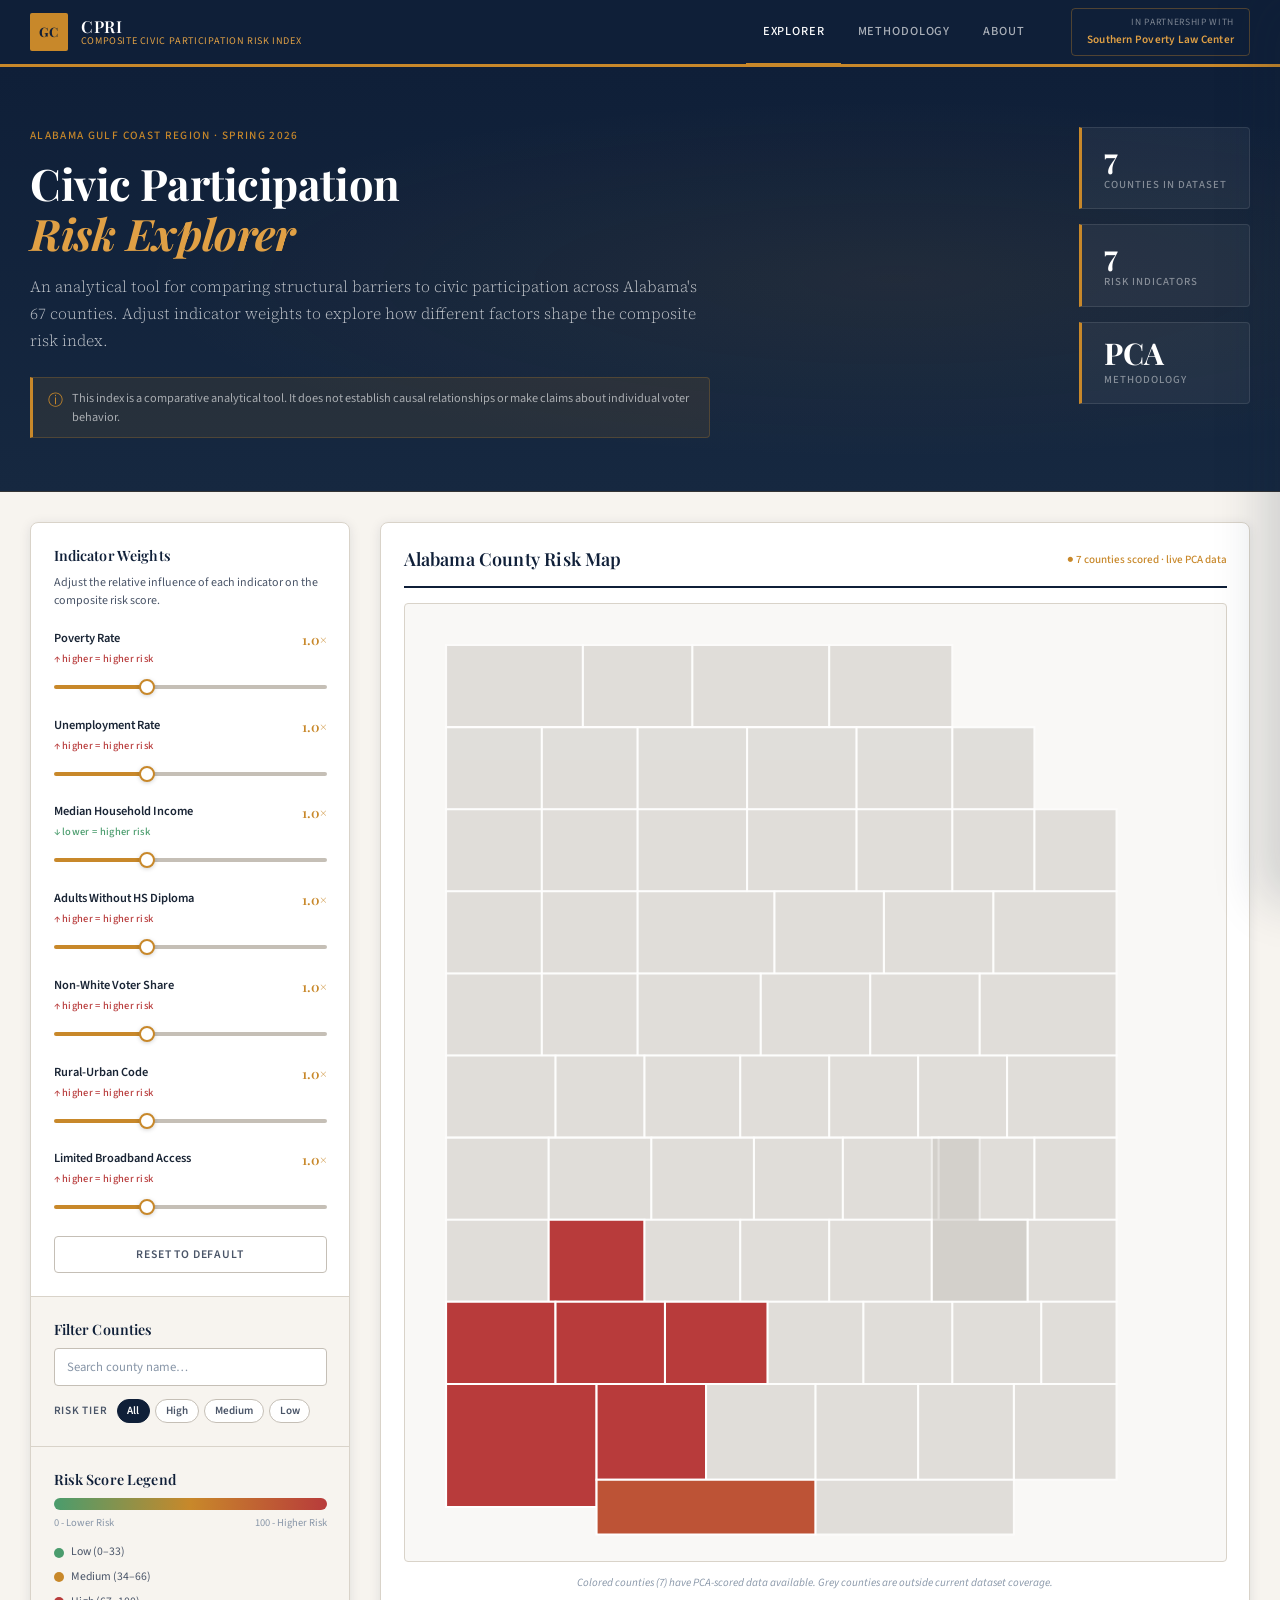
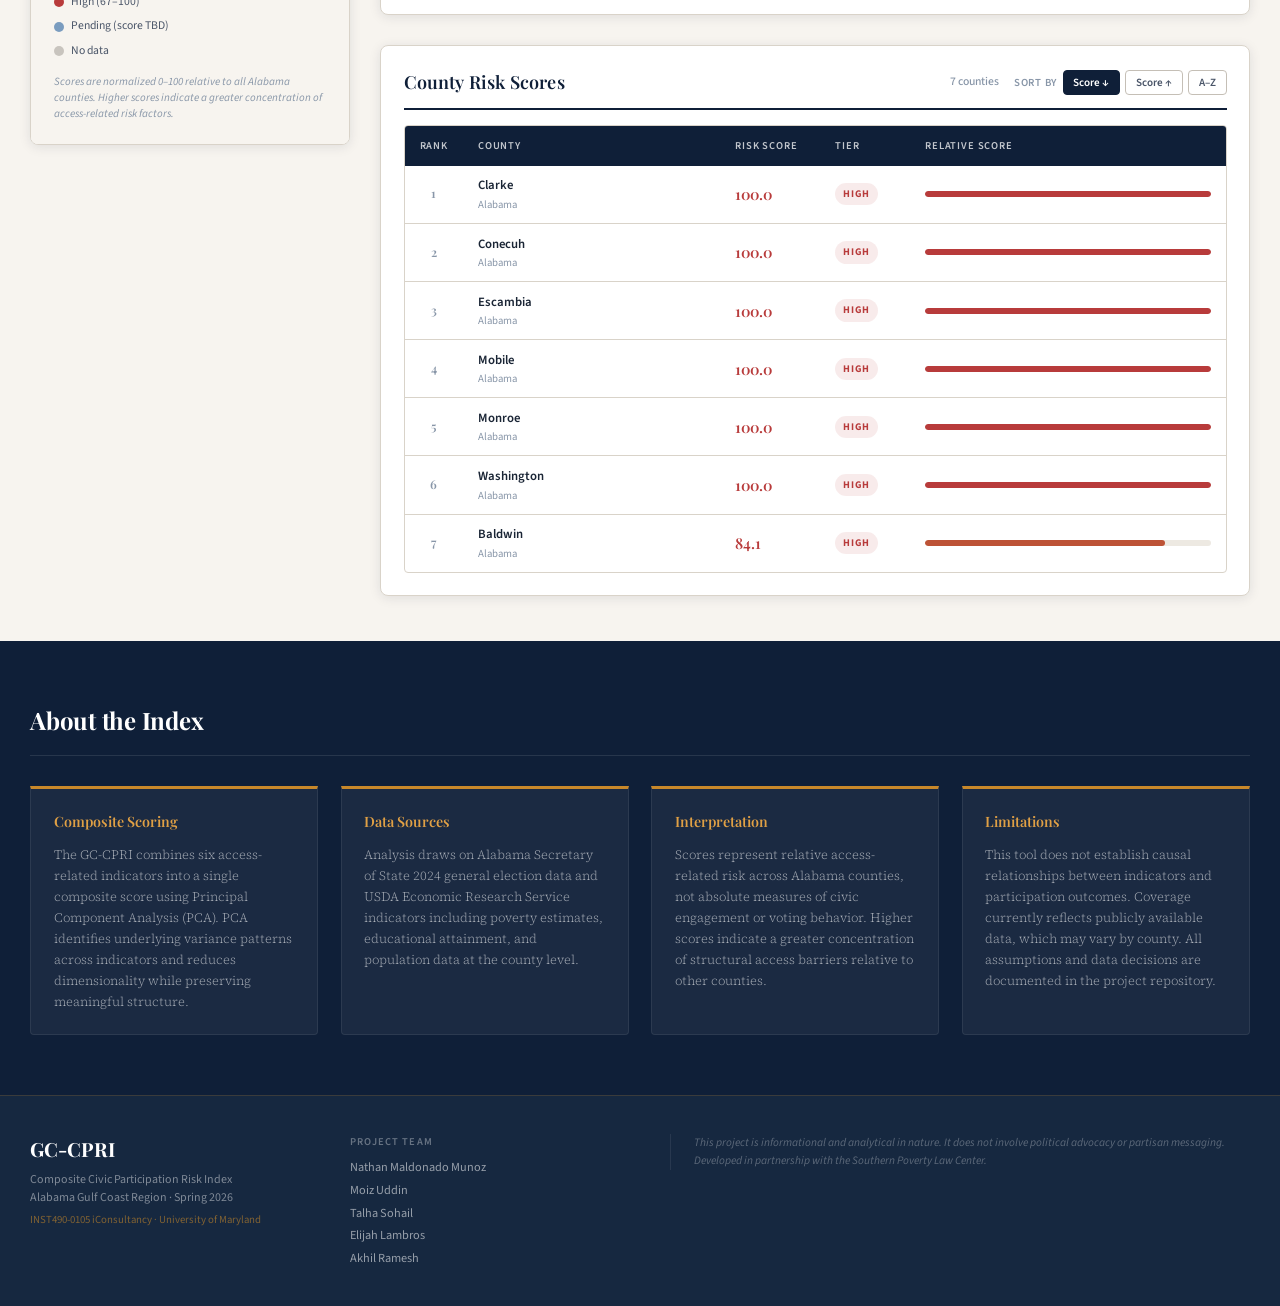
==== docs/index.html @ 674feb75 "Updated folder names" ====
<!-- CREATED BY MOIZ UDDIN -->
<!-- github.com/ziowm -->

<!DOCTYPE html>
<html lang="en">
<head>
  <meta charset="UTF-8" />
  <meta name="viewport" content="width=device-width, initial-scale=1.0" />
  <title>GC-CPRI: Composite Civic Participation Risk Index</title>
  <link rel="preconnect" href="https://fonts.googleapis.com" />
  <link rel="preconnect" href="https://fonts.gstatic.com" crossorigin />
  <link href="https://fonts.googleapis.com/css2?family=Playfair+Display:wght@400;600;700&family=Source+Sans+3:wght@300;400;500;600&family=Source+Serif+4:ital,wght@0,300;0,400;1,300&display=swap" rel="stylesheet" />
  <link rel="stylesheet" href="style.css" />
</head>
<body>

  <!-- HEADER -->
  <header class="site-header">
    <div class="header-inner">
      <div class="header-brand">
        <div class="brand-mark">GC</div>
        <div class="brand-text">
          <span class="brand-title">CPRI</span>
          <span class="brand-sub">Composite Civic Participation Risk Index</span>
        </div>
      </div>
      <nav class="header-nav">
        <a href="#explorer" class="nav-link active">Explorer</a>
        <a href="#methodology" class="nav-link">Methodology</a>
        <a href="#about" class="nav-link">About</a>
      </nav>
      <div class="header-badge">
        <span>In partnership with</span>
        <strong>Southern Poverty Law Center</strong>
      </div>
    </div>
  </header>

  <!-- HERO -->
  <section class="hero">
    <div class="hero-inner">
      <div class="hero-text">
        <p class="hero-eyebrow">Alabama Gulf Coast Region · Spring 2026</p>
        <h1 class="hero-title">Civic Participation<br/><em>Risk Explorer</em></h1>
        <p class="hero-desc">An analytical tool for comparing structural barriers to civic participation across Alabama's 67 counties. Adjust indicator weights to explore how different factors shape the composite risk index.</p>
        <div class="hero-disclaimer">
          <span class="disclaimer-icon">&#9432;</span>
          This index is a comparative analytical tool. It does not establish causal relationships or make claims about individual voter behavior.
        </div>
      </div>
      <div class="hero-stats">
        <div class="stat-card">
          <span class="stat-num">24</span>
          <span class="stat-label">Counties in Dataset</span>
        </div>
        <div class="stat-card">
          <span class="stat-num">5</span>
          <span class="stat-label">Risk Indicators</span>
        </div>
        <div class="stat-card">
          <span class="stat-num">PCA</span>
          <span class="stat-label">Methodology</span>
        </div>
      </div>
    </div>
  </section>

  <!-- MAIN EXPLORER -->
  <main class="explorer" id="explorer">

    <!-- CONTROLS PANEL -->
    <aside class="controls-panel">
      <div class="panel-section">
        <h2 class="panel-heading">Indicator Weights</h2>
        <p class="panel-desc">Adjust the relative influence of each indicator on the composite risk score.</p>

        <div class="sliders-list" id="sliders-list">
          <!-- Populated by JS from indicators in gc_cpri_scores_for_app.json -->
        </div>

        <button class="reset-btn" id="reset-weights">Reset to Default</button>
      </div>

      <div class="panel-section panel-section--filter">
        <h2 class="panel-heading">Filter Counties</h2>
        <input type="text" class="search-input" id="county-search" placeholder="Search county name…" />
        <div class="risk-filter">
          <span class="filter-label">Risk tier</span>
          <div class="filter-chips">
            <button class="chip active" data-tier="all">All</button>
            <button class="chip" data-tier="high">High</button>
            <button class="chip" data-tier="medium">Medium</button>
            <button class="chip" data-tier="low">Low</button>
          </div>
        </div>
      </div>

      <div class="panel-section panel-section--legend">
        <h2 class="panel-heading">Risk Score Legend</h2>
        <div class="legend-bar">
          <div class="legend-gradient"></div>
          <div class="legend-labels">
            <span>0 - Lower Risk</span>
            <span>100 - Higher Risk</span>
          </div>
        </div>
        <div class="legend-tiers">
          <div class="legend-tier"><span class="tier-dot tier-low"></span>Low (0–33)</div>
          <div class="legend-tier"><span class="tier-dot tier-medium"></span>Medium (34–66)</div>
          <div class="legend-tier"><span class="tier-dot tier-high"></span>High (67–100)</div>
          <div class="legend-tier"><span class="tier-dot tier-pending"></span>Pending (score TBD)</div>
          <div class="legend-tier"><span class="tier-dot tier-no-data"></span>No data</div>
        </div>
        <p class="legend-note">Scores are normalized 0–100 relative to all Alabama counties. Higher scores indicate a greater concentration of access-related risk factors.</p>
      </div>
    </aside>

    <!-- MAP + TABLE -->
    <div class="data-view">

      <!-- MAP -->
      <section class="map-section">
        <div class="section-header">
          <h2 class="section-title">Alabama County Risk Map</h2>
          <div class="map-controls">
            <span class="data-note">&#9679; Placeholder data - PCA scores pending</span>
          </div>
        </div>
        <div class="map-container">
          <div class="map-tooltip" id="map-tooltip"></div>
          <svg id="alabama-map" viewBox="0 0 600 700" xmlns="http://www.w3.org/2000/svg">
            <!-- Alabama counties SVG paths - simplified representative shapes -->
            <!-- Each path has data-county and data-score attributes -->
            <!-- Scores are placeholder values 0-100 -->

            <!-- Row 1: Northernmost counties (L to R) -->
            <path class="county" data-county="Lauderdale" data-score="42" d="M30,30 L130,30 L130,90 L30,90 Z"/>
            <path class="county" data-county="Limestone" data-score="28" d="M130,30 L210,30 L210,90 L130,90 Z"/>
            <path class="county" data-county="Madison" data-score="18" d="M210,30 L310,30 L310,90 L210,90 Z"/>
            <path class="county" data-county="Jackson" data-score="55" d="M310,30 L400,30 L400,90 L310,90 Z"/>

            <!-- Row 2 -->
            <path class="county" data-county="Colbert" data-score="38" d="M30,90 L100,90 L100,150 L30,150 Z"/>
            <path class="county" data-county="Lawrence" data-score="61" d="M100,90 L170,90 L170,150 L100,150 Z"/>
            <path class="county" data-county="Morgan" data-score="33" d="M170,90 L250,90 L250,150 L170,150 Z"/>
            <path class="county" data-county="Marshall" data-score="47" d="M250,90 L330,90 L330,150 L250,150 Z"/>
            <path class="county" data-county="DeKalb" data-score="52" d="M330,90 L400,90 L400,150 L330,150 Z"/>
            <path class="county" data-county="Cherokee" data-score="44" d="M400,90 L460,90 L460,150 L400,150 Z"/>

            <!-- Row 3 -->
            <path class="county" data-county="Franklin" data-score="67" d="M30,150 L100,150 L100,210 L30,210 Z"/>
            <path class="county" data-county="Winston" data-score="72" d="M100,150 L170,150 L170,210 L100,210 Z"/>
            <path class="county" data-county="Cullman" data-score="39" d="M170,150 L250,150 L250,210 L170,210 Z"/>
            <path class="county" data-county="Blount" data-score="43" d="M250,150 L330,150 L330,210 L250,210 Z"/>
            <path class="county" data-county="Etowah" data-score="48" d="M330,150 L400,150 L400,210 L330,210 Z"/>
            <path class="county" data-county="Calhoun" data-score="41" d="M400,150 L460,150 L460,210 L400,210 Z"/>
            <path class="county" data-county="Cleburne" data-score="58" d="M460,150 L520,150 L520,210 L460,210 Z"/>

            <!-- Row 4 -->
            <path class="county" data-county="Marion" data-score="69" d="M30,210 L100,210 L100,270 L30,270 Z"/>
            <path class="county" data-county="Walker" data-score="54" d="M100,210 L170,210 L170,270 L100,270 Z"/>
            <path class="county" data-county="Jefferson" data-score="22" d="M170,210 L270,210 L270,270 L170,270 Z"/>
            <path class="county" data-county="St. Clair" data-score="35" d="M270,210 L350,210 L350,270 L270,270 Z"/>
            <path class="county" data-county="Talladega" data-score="49" d="M350,210 L430,210 L430,270 L350,270 Z"/>
            <path class="county" data-county="Randolph" data-score="63" d="M430,210 L520,210 L520,270 L430,270 Z"/>

            <!-- Row 5 -->
            <path class="county" data-county="Lamar" data-score="74" d="M30,270 L100,270 L100,330 L30,330 Z"/>
            <path class="county" data-county="Fayette" data-score="66" d="M100,270 L170,270 L170,330 L100,330 Z"/>
            <path class="county" data-county="Tuscaloosa" data-score="31" d="M170,270 L260,270 L260,330 L170,330 Z"/>
            <path class="county" data-county="Shelby" data-score="12" d="M260,270 L340,270 L340,330 L260,330 Z"/>
            <path class="county" data-county="Tallapoosa" data-score="57" d="M340,270 L420,270 L420,330 L340,330 Z"/>
            <path class="county" data-county="Chambers" data-score="65" d="M420,270 L520,270 L520,330 L420,330 Z"/>

            <!-- Row 6 -->
            <path class="county" data-county="Pickens" data-score="78" d="M30,330 L110,330 L110,390 L30,390 Z"/>
            <path class="county" data-county="Greene" data-score="88" d="M110,330 L175,330 L175,390 L110,390 Z"/>
            <path class="county" data-county="Hale" data-score="85" d="M175,330 L245,330 L245,390 L175,390 Z"/>
            <path class="county" data-county="Perry" data-score="82" d="M245,330 L310,330 L310,390 L245,390 Z"/>
            <path class="county" data-county="Chilton" data-score="53" d="M310,330 L375,330 L375,390 L310,390 Z"/>
            <path class="county" data-county="Coosa" data-score="71" d="M375,330 L440,330 L440,390 L375,390 Z"/>
            <path class="county" data-county="Clay" data-score="62" d="M440,330 L520,330 L520,390 L440,390 Z"/>

            <!-- Row 7 -->
            <path class="county" data-county="Sumter" data-score="91" d="M30,390 L105,390 L105,450 L30,450 Z"/>
            <path class="county" data-county="Marengo" data-score="84" d="M105,390 L180,390 L180,450 L105,450 Z"/>
            <path class="county" data-county="Dallas" data-score="87" d="M180,390 L255,390 L255,450 L180,450 Z"/>
            <path class="county" data-county="Autauga" data-score="37" d="M255,390 L320,390 L320,450 L255,450 Z"/>
            <path class="county" data-county="Elmore" data-score="29" d="M320,390 L390,390 L390,450 L320,450 Z"/>
            <path class="county" data-county="Tallapoosa" data-score="57" d="M0,0 L0,0 Z"/><!-- duplicate handled in data -->
            <path class="county" data-county="Lee" data-score="24" d="M390,390 L460,390 L460,450 L390,450 Z"/>
            <path class="county" data-county="Russell" data-score="68" d="M460,390 L520,390 L520,450 L460,450 Z"/>

            <!-- Row 8 -->
            <path class="county" data-county="Choctaw" data-score="80" d="M30,450 L105,450 L105,510 L30,510 Z"/>
            <path class="county" data-county="Clarke" data-score="76" d="M105,450 L175,450 L175,510 L105,510 Z"/>
            <path class="county" data-county="Wilcox" data-score="86" d="M175,450 L245,450 L245,510 L175,510 Z"/>
            <path class="county" data-county="Lowndes" data-score="90" d="M245,450 L310,450 L310,510 L245,510 Z"/>
            <path class="county" data-county="Montgomery" data-score="3" d="M310,450 L385,450 L385,510 L310,510 Z"/>
            <path class="county" data-county="Macon" data-score="79" d="M385,450 L455,450 L455,510 L385,510 Z"/>
            <path class="county" data-county="Barbour" data-score="80" d="M455,450 L520,450 L520,510 L455,510 Z"/>

            <!-- Row 9 -->
            <path class="county" data-county="Washington" data-score="73" d="M30,510 L110,510 L110,570 L30,570 Z"/>
            <path class="county" data-county="Monroe" data-score="77" d="M110,510 L190,510 L190,570 L110,570 Z"/>
            <path class="county" data-county="Conecuh" data-score="75" d="M190,510 L265,510 L265,570 L190,570 Z"/>
            <path class="county" data-county="Butler" data-score="70" d="M265,510 L335,510 L335,570 L265,570 Z"/>
            <path class="county" data-county="Crenshaw" data-score="64" d="M335,510 L400,510 L400,570 L335,570 Z"/>
            <path class="county" data-county="Pike" data-score="56" d="M400,510 L465,510 L465,570 L400,570 Z"/>
            <path class="county" data-county="Henry" data-score="60" d="M465,510 L520,510 L520,570 L465,570 Z"/>

            <!-- Row 10: Southernmost -->
            <path class="county" data-county="Mobile" data-score="12" d="M30,570 L140,570 L140,660 L30,660 Z"/>
            <path class="county" data-county="Escambia" data-score="59" d="M140,570 L220,570 L220,640 L140,640 Z"/>
            <path class="county" data-county="Covington" data-score="50" d="M220,570 L300,570 L300,640 L220,640 Z"/>
            <path class="county" data-county="Coffee" data-score="36" d="M300,570 L375,570 L375,640 L300,640 Z"/>
            <path class="county" data-county="Dale" data-score="45" d="M375,570 L445,570 L445,640 L375,640 Z"/>
            <path class="county" data-county="Houston" data-score="32" d="M445,570 L520,570 L520,640 L445,640 Z"/>

            <!-- Baldwin at south -->
            <path class="county" data-county="Baldwin" data-score="0" d="M140,640 L300,640 L300,680 L140,680 Z"/>
            <path class="county" data-county="Geneva" data-score="40" d="M300,640 L445,640 L445,680 L300,680 Z"/>

            <!-- Bullock - inland -->
            <path class="county" data-county="Bullock" data-score="100" d="M385,510 L455,510 L455,450 L420,450 L420,390 L385,390 Z"/>

          </svg>
        </div>
        <p class="map-caption">Colored counties (24) have Alabama SoS election data available. Grey counties are outside current dataset coverage. Scores are placeholder values, PCA integration pending.</p>
      </section>

      <!-- TABLE -->
      <section class="table-section" id="table-section">
        <div class="section-header">
          <h2 class="section-title">County Risk Scores</h2>
          <div class="table-meta">
            <span id="county-count">67 counties</span>
            <div class="sort-controls">
              <span class="sort-label">Sort by</span>
              <button class="sort-btn active" data-sort="score-desc">Score ↓</button>
              <button class="sort-btn" data-sort="score-asc">Score ↑</button>
              <button class="sort-btn" data-sort="alpha">A–Z</button>
            </div>
          </div>
        </div>

        <div class="table-wrapper">
          <table class="county-table" id="county-table">
            <thead>
              <tr>
                <th class="th-rank">Rank</th>
                <th class="th-county">County</th>
                <th class="th-score">Risk Score</th>
                <th class="th-tier">Tier</th>
                <th class="th-bar">Relative Score</th>
              </tr>
            </thead>
            <tbody id="table-body">
              <!-- Populated by JS -->
            </tbody>
          </table>
        </div>
      </section>

    </div>
  </main>

  <!-- COMPARE SECTION -->
  <section class="compare-section" id="compare-section" hidden>
    <div class="compare-inner">
      <div class="compare-header">
        <div>
          <h2 class="section-title">Compare Counties</h2>
          <p class="compare-sub">Side-by-side breakdown at current slider weights. Indicator cells are tinted to show relative position within the compared set.</p>
        </div>
        <button class="compare-clear" id="compare-clear">Clear all</button>
      </div>
      <div class="compare-cards" id="compare-cards"></div>
    </div>
  </section>

  <!-- DETAIL PANEL (slides in from right) -->
  <aside class="detail-panel" id="detail-panel" aria-hidden="true">
    <div class="detail-inner">
      <div class="detail-head">
        <button class="detail-close" id="detail-close" aria-label="Close">×</button>
        <p class="detail-eyebrow">County Detail</p>
        <h2 class="detail-title" id="detail-county">—</h2>
        <div class="detail-score-row">
          <span class="detail-score" id="detail-score">—</span>
          <span class="tier-badge" id="detail-tier">—</span>
        </div>
        <button class="detail-add" id="detail-add">+ Add to compare</button>
      </div>
      <div class="detail-body">
        <h3 class="detail-section-title">Indicator Breakdown</h3>
        <p class="detail-section-sub">Each indicator's contribution to the composite score at current weights. Bars extend right when the indicator pushes the score up, left when it pulls it down.</p>
        <div class="detail-rows" id="detail-rows"></div>
      </div>
    </div>
  </aside>
  <div class="detail-scrim" id="detail-scrim" hidden></div>

  <!-- METHODOLOGY NOTE -->
  <section class="methodology-section" id="methodology">
    <div class="methodology-inner">
      <div class="method-header">
        <h2 class="method-title">About the Index</h2>
      </div>
      <div class="method-grid">
        <div class="method-card">
          <h3>Composite Scoring</h3>
          <p>The GC-CPRI combines six access-related indicators into a single composite score using Principal Component Analysis (PCA). PCA identifies underlying variance patterns across indicators and reduces dimensionality while preserving meaningful structure.</p>
        </div>
        <div class="method-card">
          <h3>Data Sources</h3>
          <p>Analysis draws on Alabama Secretary of State 2024 general election data and USDA Economic Research Service indicators including poverty estimates, educational attainment, and population data at the county level.</p>
        </div>
        <div class="method-card">
          <h3>Interpretation</h3>
          <p>Scores represent relative access-related risk across Alabama counties, not absolute measures of civic engagement or voting behavior. Higher scores indicate a greater concentration of structural access barriers relative to other counties.</p>
        </div>
        <div class="method-card">
          <h3>Limitations</h3>
          <p>This tool does not establish causal relationships between indicators and participation outcomes. Coverage currently reflects publicly available data, which may vary by county. All assumptions and data decisions are documented in the project repository.</p>
        </div>
      </div>
    </div>
  </section>

  <!-- FOOTER -->
  <footer class="site-footer" id="about">
    <div class="footer-inner">
      <div class="footer-left">
        <div class="footer-brand">GC-CPRI</div>
        <p>Composite Civic Participation Risk Index<br/>Alabama Gulf Coast Region · Spring 2026</p>
        <p class="footer-course">INST490-0105 iConsultancy · University of Maryland</p>
      </div>
      <div class="footer-right">
        <p class="footer-team-label">Project Team</p>
        <ul class="footer-team">
          <li>Nathan Maldonado Munoz</li>
          <li>Moiz Uddin</li>
          <li>Talha Sohail</li>
          <li>Elijah Lambros</li>
          <li>Akhil Ramesh</li>
        </ul>
      </div>
      <div class="footer-disclaimer">
        <p>This project is informational and analytical in nature. It does not involve political advocacy or partisan messaging. Developed in partnership with the Southern Poverty Law Center.</p>
      </div>
    </div>
  </footer>

  <script src="app.js"></script>
</body>
</html>
---- docs/style.css ----
/* ============================================
   GC-CPRI — Civic Participation Risk Index
   MOIZ UDDIN
   Design: Editorial / Policy Research
   Palette: Deep navy · Warm slate · Amber accent
   ============================================ */

:root {
  --navy:       #0f1f38;
  --navy-mid:   #162840;
  --navy-light: #1e3a5f;
  --slate:      #2c3e55;
  --slate-mid:  #3d5166;
  --amber:      #c8882a;
  --amber-light:#e0a045;
  --amber-pale: #f5e6cc;
  --cream:      #f7f4ef;
  --cream-dark: #ede9e2;
  --white:      #ffffff;
  --text-dark:  #1a2535;
  --text-mid:   #4a5568;
  --text-light: #8896a8;
  --border:     #d9d3c9;
  --border-dark:#c5bfb6;

  --risk-low:    #4a9c6d;
  --risk-medium: #c8882a;
  --risk-high:   #b83b3b;

  --radius: 4px;
  --radius-lg: 8px;
  --shadow: 0 2px 12px rgba(15,31,56,0.10);
  --shadow-lg: 0 8px 32px rgba(15,31,56,0.16);

  font-size: 15px;
}

*, *::before, *::after { box-sizing: border-box; margin: 0; padding: 0; }

html { scroll-behavior: smooth; }

body {
  font-family: 'Source Sans 3', sans-serif;
  font-weight: 400;
  background: var(--cream);
  color: var(--text-dark);
  line-height: 1.6;
  -webkit-font-smoothing: antialiased;
}

/* ---- HEADER ---- */

.site-header {
  background: var(--navy);
  border-bottom: 3px solid var(--amber);
  position: sticky;
  top: 0;
  z-index: 100;
}

.header-inner {
  max-width: 1400px;
  margin: 0 auto;
  padding: 0 2rem;
  display: flex;
  align-items: center;
  gap: 2rem;
  height: 64px;
}

.header-brand {
  display: flex;
  align-items: center;
  gap: 0.85rem;
  flex-shrink: 0;
}

.brand-mark {
  width: 38px;
  height: 38px;
  background: var(--amber);
  color: var(--navy);
  font-family: 'Playfair Display', serif;
  font-weight: 700;
  font-size: 13px;
  letter-spacing: 0.04em;
  display: flex;
  align-items: center;
  justify-content: center;
  border-radius: 2px;
}

.brand-text {
  display: flex;
  flex-direction: column;
  gap: 1px;
}

.brand-title {
  font-family: 'Playfair Display', serif;
  font-weight: 600;
  font-size: 1.1rem;
  color: var(--white);
  letter-spacing: 0.05em;
  line-height: 1;
}

.brand-sub {
  font-size: 0.68rem;
  color: var(--amber-light);
  letter-spacing: 0.06em;
  text-transform: uppercase;
  line-height: 1;
}

.header-nav {
  display: flex;
  gap: 0;
  margin-left: auto;
}

.nav-link {
  color: rgba(255,255,255,0.65);
  text-decoration: none;
  font-size: 0.82rem;
  font-weight: 500;
  letter-spacing: 0.07em;
  text-transform: uppercase;
  padding: 0 1.1rem;
  height: 64px;
  display: flex;
  align-items: center;
  border-bottom: 3px solid transparent;
  margin-bottom: -3px;
  transition: color 0.2s, border-color 0.2s;
}

.nav-link:hover,
.nav-link.active {
  color: var(--white);
  border-bottom-color: var(--amber);
}

.header-badge {
  flex-shrink: 0;
  padding: 0.4rem 1rem;
  border: 1px solid rgba(200,136,42,0.35);
  border-radius: var(--radius);
  display: flex;
  flex-direction: column;
  align-items: flex-end;
  gap: 1px;
}

.header-badge span {
  font-size: 0.64rem;
  color: rgba(255,255,255,0.45);
  text-transform: uppercase;
  letter-spacing: 0.07em;
}

.header-badge strong {
  font-size: 0.75rem;
  color: var(--amber-light);
  font-weight: 600;
  letter-spacing: 0.02em;
}

/* ---- HERO ---- */

.hero {
  background: var(--navy-mid);
  background-image:
    radial-gradient(ellipse at 70% 50%, rgba(200,136,42,0.08) 0%, transparent 60%),
    linear-gradient(180deg, var(--navy) 0%, var(--navy-mid) 100%);
  padding: 4rem 2rem 3.5rem;
  border-bottom: 1px solid rgba(200,136,42,0.2);
}

.hero-inner {
  max-width: 1400px;
  margin: 0 auto;
  display: flex;
  align-items: flex-start;
  justify-content: space-between;
  gap: 3rem;
}

.hero-text { max-width: 680px; }

.hero-eyebrow {
  font-size: 0.75rem;
  font-weight: 500;
  letter-spacing: 0.12em;
  text-transform: uppercase;
  color: var(--amber);
  margin-bottom: 0.85rem;
}

.hero-title {
  font-family: 'Playfair Display', serif;
  font-weight: 700;
  font-size: clamp(2rem, 3.5vw, 2.9rem);
  color: var(--white);
  line-height: 1.15;
  margin-bottom: 1.1rem;
  letter-spacing: -0.01em;
}

.hero-title em {
  color: var(--amber-light);
  font-style: italic;
}

.hero-desc {
  font-family: 'Source Serif 4', serif;
  font-weight: 300;
  font-size: 1.05rem;
  color: rgba(255,255,255,0.72);
  line-height: 1.7;
  margin-bottom: 1.5rem;
}

.hero-disclaimer {
  display: flex;
  align-items: flex-start;
  gap: 0.6rem;
  background: rgba(200,136,42,0.1);
  border: 1px solid rgba(200,136,42,0.25);
  border-left: 3px solid var(--amber);
  padding: 0.75rem 1rem;
  border-radius: 0 var(--radius) var(--radius) 0;
  font-size: 0.82rem;
  color: rgba(255,255,255,0.6);
  line-height: 1.5;
}

.disclaimer-icon {
  color: var(--amber);
  font-size: 1rem;
  flex-shrink: 0;
  margin-top: 1px;
}

.hero-stats {
  display: flex;
  flex-direction: column;
  gap: 1rem;
  flex-shrink: 0;
}

.stat-card {
  background: rgba(255,255,255,0.05);
  border: 1px solid rgba(255,255,255,0.1);
  border-left: 3px solid var(--amber);
  padding: 1rem 1.5rem;
  border-radius: 0 var(--radius) var(--radius) 0;
  display: flex;
  flex-direction: column;
  gap: 0.2rem;
  min-width: 160px;
}

.stat-num {
  font-family: 'Playfair Display', serif;
  font-size: 2rem;
  font-weight: 700;
  color: var(--white);
  line-height: 1;
}

.stat-label {
  font-size: 0.72rem;
  text-transform: uppercase;
  letter-spacing: 0.09em;
  color: rgba(255,255,255,0.45);
  font-weight: 500;
}

/* ---- MAIN EXPLORER LAYOUT ---- */

.explorer {
  max-width: 1400px;
  margin: 0 auto;
  padding: 2rem;
  display: grid;
  grid-template-columns: 320px 1fr;
  gap: 2rem;
  align-items: start;
}

/* ---- CONTROLS PANEL ---- */

.controls-panel {
  position: sticky;
  top: 80px;
  display: flex;
  flex-direction: column;
  gap: 0;
  background: var(--white);
  border: 1px solid var(--border);
  border-radius: var(--radius-lg);
  overflow: hidden;
  box-shadow: var(--shadow);
}

.panel-section {
  padding: 1.5rem;
  border-bottom: 1px solid var(--border);
}

.panel-section:last-child { border-bottom: none; }

.panel-section--filter { background: var(--cream); }
.panel-section--legend { background: var(--cream); }

.panel-heading {
  font-family: 'Playfair Display', serif;
  font-size: 0.95rem;
  font-weight: 600;
  color: var(--navy);
  margin-bottom: 0.4rem;
  letter-spacing: 0.01em;
}

.panel-desc {
  font-size: 0.8rem;
  color: var(--text-mid);
  line-height: 1.5;
  margin-bottom: 1.25rem;
}

/* ---- SLIDERS ---- */

.sliders-list {
  display: flex;
  flex-direction: column;
  gap: 1.25rem;
  margin-bottom: 1.25rem;
}

.slider-item {
  display: flex;
  flex-direction: column;
  gap: 0.35rem;
}

.slider-header {
  display: flex;
  align-items: flex-start;
  justify-content: space-between;
  gap: 0.5rem;
}

.slider-label-group {
  display: flex;
  flex-direction: column;
  gap: 2px;
}

.slider-label {
  font-weight: 600;
  font-size: 0.83rem;
  color: var(--text-dark);
}

.slider-direction {
  font-size: 0.7rem;
  font-weight: 500;
  letter-spacing: 0.03em;
}

.risk-higher { color: var(--risk-high); }
.risk-lower  { color: var(--risk-low); }

.slider-value {
  font-family: 'Playfair Display', serif;
  font-size: 0.9rem;
  font-weight: 600;
  color: var(--amber);
  flex-shrink: 0;
  min-width: 2.5rem;
  text-align: right;
}

.slider-track-wrap {
  position: relative;
}

.slider {
  -webkit-appearance: none;
  appearance: none;
  width: 100%;
  height: 4px;
  background: linear-gradient(to right, var(--amber) 0%, var(--amber) 33.3%, var(--border-dark) 33.3%);
  border-radius: 2px;
  outline: none;
  cursor: pointer;
  transition: background 0.15s;
}

.slider::-webkit-slider-thumb {
  -webkit-appearance: none;
  appearance: none;
  width: 16px;
  height: 16px;
  background: var(--white);
  border: 2.5px solid var(--amber);
  border-radius: 50%;
  cursor: pointer;
  box-shadow: 0 1px 4px rgba(0,0,0,0.18);
  transition: transform 0.15s, border-color 0.15s;
}

.slider::-webkit-slider-thumb:hover {
  transform: scale(1.2);
  border-color: var(--amber-light);
}

.slider::-moz-range-thumb {
  width: 16px;
  height: 16px;
  background: var(--white);
  border: 2.5px solid var(--amber);
  border-radius: 50%;
  cursor: pointer;
  box-shadow: 0 1px 4px rgba(0,0,0,0.18);
}

.slider-desc {
  font-size: 0.74rem;
  color: var(--text-light);
  line-height: 1.4;
}

.reset-btn {
  width: 100%;
  padding: 0.6rem;
  background: transparent;
  border: 1px solid var(--border-dark);
  border-radius: var(--radius);
  font-family: 'Source Sans 3', sans-serif;
  font-size: 0.78rem;
  font-weight: 600;
  letter-spacing: 0.07em;
  text-transform: uppercase;
  color: var(--text-mid);
  cursor: pointer;
  transition: background 0.15s, color 0.15s, border-color 0.15s;
}

.reset-btn:hover {
  background: var(--navy);
  color: var(--white);
  border-color: var(--navy);
}

/* ---- FILTER ---- */

.search-input {
  width: 100%;
  padding: 0.6rem 0.85rem;
  border: 1px solid var(--border-dark);
  border-radius: var(--radius);
  font-family: 'Source Sans 3', sans-serif;
  font-size: 0.85rem;
  color: var(--text-dark);
  background: var(--white);
  outline: none;
  margin-bottom: 0.85rem;
  transition: border-color 0.15s;
}

.search-input:focus {
  border-color: var(--amber);
  box-shadow: 0 0 0 3px rgba(200,136,42,0.12);
}

.search-input::placeholder { color: var(--text-light); }

.risk-filter {
  display: flex;
  align-items: center;
  gap: 0.6rem;
}

.filter-label {
  font-size: 0.75rem;
  font-weight: 600;
  text-transform: uppercase;
  letter-spacing: 0.07em;
  color: var(--text-mid);
  white-space: nowrap;
}

.filter-chips {
  display: flex;
  gap: 0.35rem;
}

.chip {
  padding: 0.25rem 0.65rem;
  border: 1px solid var(--border-dark);
  border-radius: 20px;
  font-family: 'Source Sans 3', sans-serif;
  font-size: 0.74rem;
  font-weight: 600;
  color: var(--text-mid);
  background: var(--white);
  cursor: pointer;
  transition: all 0.15s;
}

.chip:hover { border-color: var(--amber); color: var(--amber); }

.chip.active {
  background: var(--navy);
  border-color: var(--navy);
  color: var(--white);
}

/* ---- LEGEND ---- */

.legend-bar { margin-bottom: 0.75rem; }

.legend-gradient {
  height: 12px;
  border-radius: 6px;
  background: linear-gradient(to right, var(--risk-low), var(--risk-medium), var(--risk-high));
  margin-bottom: 0.35rem;
}

.legend-labels {
  display: flex;
  justify-content: space-between;
  font-size: 0.7rem;
  color: var(--text-light);
}

.legend-tiers {
  display: flex;
  flex-direction: column;
  gap: 0.4rem;
  margin-bottom: 0.85rem;
}

.legend-tier {
  display: flex;
  align-items: center;
  gap: 0.5rem;
  font-size: 0.78rem;
  color: var(--text-mid);
}

.tier-dot {
  width: 10px;
  height: 10px;
  border-radius: 50%;
  flex-shrink: 0;
}

.tier-low     { background: var(--risk-low); }
.tier-medium  { background: var(--risk-medium); }
.tier-high    { background: var(--risk-high); }
.tier-pending { background: #7a9cbf; }
.tier-no-data { background: #c8c4be; }

.legend-note {
  font-size: 0.74rem;
  color: var(--text-light);
  line-height: 1.45;
  font-style: italic;
}

/* ---- DATA VIEW ---- */

.data-view {
  display: flex;
  flex-direction: column;
  gap: 2rem;
}

.section-header {
  display: flex;
  align-items: center;
  justify-content: space-between;
  margin-bottom: 1rem;
  padding-bottom: 0.75rem;
  border-bottom: 2px solid var(--navy);
}

.section-title {
  font-family: 'Playfair Display', serif;
  font-size: 1.2rem;
  font-weight: 600;
  color: var(--navy);
  letter-spacing: 0.01em;
}

/* ---- MAP ---- */

.map-section {
  background: var(--white);
  border: 1px solid var(--border);
  border-radius: var(--radius-lg);
  padding: 1.5rem;
  box-shadow: var(--shadow);
}

.map-controls { display: flex; align-items: center; gap: 1rem; }

.data-note {
  font-size: 0.74rem;
  color: var(--amber);
  font-weight: 500;
  display: flex;
  align-items: center;
  gap: 0.3rem;
}

.map-container {
  position: relative;
  background: #f9f8f6;
  border: 1px solid var(--border);
  border-radius: var(--radius);
  overflow: hidden;
}

#alabama-map {
  width: 100%;
  height: auto;
  display: block;
}

/* County SVG fills */
.county {
  stroke: var(--white);
  stroke-width: 1.5;
  cursor: pointer;
  transition: opacity 0.15s, filter 0.15s;
}

.county:hover {
  opacity: 0.82;
  filter: brightness(1.12);
  stroke-width: 2.5;
  stroke: var(--navy);
}

.county.highlighted {
  stroke: var(--navy);
  stroke-width: 2.5;
}

/* Map Tooltip */
.map-tooltip {
  position: absolute;
  background: var(--navy);
  color: var(--white);
  padding: 0.6rem 0.9rem;
  border-radius: var(--radius);
  font-size: 0.8rem;
  pointer-events: none;
  opacity: 0;
  transition: opacity 0.12s;
  z-index: 10;
  border-left: 3px solid var(--amber);
  white-space: nowrap;
  box-shadow: var(--shadow-lg);
}

.map-tooltip.visible { opacity: 1; }

.map-tooltip .tt-county {
  font-family: 'Playfair Display', serif;
  font-weight: 600;
  font-size: 0.88rem;
  display: block;
  margin-bottom: 3px;
}

.map-tooltip .tt-score {
  color: var(--amber-light);
  font-weight: 600;
}

.map-tooltip .tt-tier {
  color: rgba(255,255,255,0.55);
  font-size: 0.72rem;
}

.map-caption {
  margin-top: 0.75rem;
  font-size: 0.74rem;
  color: var(--text-light);
  font-style: italic;
  text-align: center;
}

/* ---- TABLE ---- */

.table-section {
  background: var(--white);
  border: 1px solid var(--border);
  border-radius: var(--radius-lg);
  padding: 1.5rem;
  box-shadow: var(--shadow);
}

.table-meta {
  display: flex;
  align-items: center;
  gap: 1rem;
}

#county-count {
  font-size: 0.78rem;
  color: var(--text-light);
  font-weight: 500;
}

.sort-controls {
  display: flex;
  align-items: center;
  gap: 0.35rem;
}

.sort-label {
  font-size: 0.72rem;
  text-transform: uppercase;
  letter-spacing: 0.07em;
  color: var(--text-light);
  font-weight: 600;
}

.sort-btn {
  padding: 0.25rem 0.65rem;
  border: 1px solid var(--border-dark);
  border-radius: var(--radius);
  font-family: 'Source Sans 3', sans-serif;
  font-size: 0.74rem;
  font-weight: 600;
  color: var(--text-mid);
  background: transparent;
  cursor: pointer;
  transition: all 0.15s;
}

.sort-btn:hover { border-color: var(--navy); color: var(--navy); }
.sort-btn.active { background: var(--navy); color: var(--white); border-color: var(--navy); }

.table-wrapper {
  overflow-x: auto;
  max-height: 520px;
  overflow-y: auto;
  border: 1px solid var(--border);
  border-radius: var(--radius);
}

.county-table {
  width: 100%;
  border-collapse: collapse;
  font-size: 0.85rem;
}

.county-table thead {
  position: sticky;
  top: 0;
  z-index: 2;
}

.county-table th {
  background: var(--navy);
  color: rgba(255,255,255,0.75);
  font-size: 0.7rem;
  font-weight: 600;
  text-transform: uppercase;
  letter-spacing: 0.08em;
  padding: 0.75rem 1rem;
  text-align: left;
  white-space: nowrap;
}

.county-table td {
  padding: 0.65rem 1rem;
  border-bottom: 1px solid var(--border);
  vertical-align: middle;
}

.county-table tbody tr {
  transition: background 0.1s;
}

.county-table tbody tr:hover {
  background: var(--amber-pale);
}

.county-table tbody tr:last-child td {
  border-bottom: none;
}

.th-rank { width: 52px; text-align: center; }
.th-score { width: 100px; }
.th-tier { width: 90px; }

.td-rank {
  text-align: center;
  font-family: 'Playfair Display', serif;
  font-size: 0.82rem;
  color: var(--text-light);
  font-weight: 600;
}

.td-county {
  font-weight: 600;
  color: var(--text-dark);
}

.td-county-sub {
  font-size: 0.72rem;
  color: var(--text-light);
  font-weight: 400;
}

.td-score {
  font-family: 'Playfair Display', serif;
  font-size: 1rem;
  font-weight: 600;
}

.score-high   { color: var(--risk-high); }
.score-medium { color: var(--risk-medium); }
.score-low    { color: var(--risk-low); }

.tier-badge {
  display: inline-block;
  padding: 0.2rem 0.55rem;
  border-radius: 20px;
  font-size: 0.68rem;
  font-weight: 700;
  text-transform: uppercase;
  letter-spacing: 0.07em;
}

.tier-badge.high    { background: rgba(184,59,59,0.1);   color: var(--risk-high); }
.tier-badge.medium  { background: rgba(200,136,42,0.12); color: var(--risk-medium); }
.tier-badge.low     { background: rgba(74,156,109,0.12); color: var(--risk-low); }
.tier-badge.pending { background: rgba(122,156,191,0.12); color: #7a9cbf; }

.score-bar-wrap {
  width: 100%;
  height: 6px;
  background: var(--cream-dark);
  border-radius: 3px;
  overflow: hidden;
}

.score-bar-fill {
  height: 100%;
  border-radius: 3px;
  transition: width 0.4s cubic-bezier(0.4, 0, 0.2, 1);
}

/* ---- METHODOLOGY ---- */

.methodology-section {
  background: var(--navy);
  padding: 4rem 2rem;
  margin-top: 1rem;
}

.methodology-inner {
  max-width: 1400px;
  margin: 0 auto;
}

.method-header {
  margin-bottom: 2rem;
  padding-bottom: 1rem;
  border-bottom: 1px solid rgba(255,255,255,0.1);
}

.method-title {
  font-family: 'Playfair Display', serif;
  font-size: 1.6rem;
  font-weight: 700;
  color: var(--white);
  letter-spacing: -0.01em;
}

.method-grid {
  display: grid;
  grid-template-columns: repeat(4, 1fr);
  gap: 1.5rem;
}

.method-card {
  background: rgba(255,255,255,0.05);
  border: 1px solid rgba(255,255,255,0.08);
  border-top: 3px solid var(--amber);
  padding: 1.5rem;
  border-radius: 0 0 var(--radius) var(--radius);
}

.method-card h3 {
  font-family: 'Playfair Display', serif;
  font-size: 0.95rem;
  font-weight: 600;
  color: var(--amber-light);
  margin-bottom: 0.65rem;
}

.method-card p {
  font-family: 'Source Serif 4', serif;
  font-size: 0.85rem;
  font-weight: 300;
  color: rgba(255,255,255,0.62);
  line-height: 1.65;
}

/* ---- FOOTER ---- */

.site-footer {
  background: var(--navy-mid);
  border-top: 1px solid rgba(200,136,42,0.2);
  padding: 2.5rem 2rem;
}

.footer-inner {
  max-width: 1400px;
  margin: 0 auto;
  display: grid;
  grid-template-columns: 1fr 1fr 2fr;
  gap: 2rem;
  align-items: start;
}

.footer-brand {
  font-family: 'Playfair Display', serif;
  font-size: 1.3rem;
  font-weight: 700;
  color: var(--white);
  margin-bottom: 0.4rem;
}

.footer-left p {
  font-size: 0.8rem;
  color: rgba(255,255,255,0.45);
  line-height: 1.5;
  margin-bottom: 0.3rem;
}

.footer-course {
  font-size: 0.72rem !important;
  color: rgba(200,136,42,0.6) !important;
}

.footer-team-label {
  font-size: 0.7rem;
  text-transform: uppercase;
  letter-spacing: 0.1em;
  color: rgba(255,255,255,0.35);
  font-weight: 600;
  margin-bottom: 0.5rem;
}

.footer-team {
  list-style: none;
  display: flex;
  flex-direction: column;
  gap: 0.2rem;
}

.footer-team li {
  font-size: 0.82rem;
  color: rgba(255,255,255,0.55);
}

.footer-disclaimer {
  font-size: 0.76rem;
  color: rgba(255,255,255,0.3);
  line-height: 1.6;
  font-style: italic;
  padding-left: 1.5rem;
  border-left: 1px solid rgba(255,255,255,0.08);
}

/* ---- RESPONSIVE ---- */

@media (max-width: 1100px) {
  .explorer { grid-template-columns: 1fr; }
  .controls-panel { position: static; }
  .method-grid { grid-template-columns: repeat(2, 1fr); }
  .footer-inner { grid-template-columns: 1fr 1fr; }
  .footer-disclaimer { grid-column: 1 / -1; border-left: none; padding-left: 0; border-top: 1px solid rgba(255,255,255,0.08); padding-top: 1rem; }
  .hero-stats { flex-direction: row; flex-wrap: wrap; }
  .hero-inner { flex-direction: column; }
}

@media (max-width: 700px) {
  .header-inner { gap: 1rem; }
  .header-badge { display: none; }
  .method-grid { grid-template-columns: 1fr; }
  .footer-inner { grid-template-columns: 1fr; }
  .table-meta { flex-direction: column; align-items: flex-start; gap: 0.5rem; }
}

/* ---- ANIMATIONS ---- */

@keyframes fadeSlideIn {
  from { opacity: 0; transform: translateY(8px); }
  to   { opacity: 1; transform: translateY(0); }
}

.controls-panel,
.map-section,
.table-section {
  animation: fadeSlideIn 0.4s ease both;
}

.map-section { animation-delay: 0.05s; }
.table-section { animation-delay: 0.1s; }

.county-table tbody tr {
  animation: fadeSlideIn 0.25s ease both;
}

/* ============================================
   DETAIL PANEL (slides in from right)
   ============================================ */

.detail-scrim {
  position: fixed;
  inset: 0;
  background: rgba(15, 31, 56, 0.35);
  z-index: 90;
  opacity: 0;
  transition: opacity 0.25s ease;
  pointer-events: none;
}
.detail-scrim.visible {
  opacity: 1;
  pointer-events: auto;
}

.detail-panel {
  position: fixed;
  top: 0;
  right: 0;
  bottom: 0;
  width: min(440px, 90vw);
  background: var(--cream);
  box-shadow: -16px 0 48px rgba(15, 31, 56, 0.18);
  z-index: 100;
  transform: translateX(100%);
  transition: transform 0.32s cubic-bezier(0.32, 0.72, 0.18, 1);
  display: flex;
  flex-direction: column;
}
.detail-panel.open {
  transform: translateX(0);
}

.detail-inner {
  display: flex;
  flex-direction: column;
  height: 100%;
  overflow: hidden;
}

.detail-head {
  background: var(--navy);
  color: var(--cream);
  padding: 28px 32px 24px;
  position: relative;
  border-bottom: 3px solid var(--amber);
}
.detail-close {
  position: absolute;
  top: 14px;
  right: 14px;
  width: 32px;
  height: 32px;
  border: none;
  background: transparent;
  color: var(--cream);
  font-size: 26px;
  line-height: 1;
  cursor: pointer;
  border-radius: 50%;
  transition: background 0.15s ease;
}
.detail-close:hover {
  background: rgba(255, 255, 255, 0.12);
}
.detail-eyebrow {
  font-family: 'Source Sans 3', sans-serif;
  font-size: 11px;
  letter-spacing: 0.18em;
  text-transform: uppercase;
  color: var(--amber-light);
  margin: 0 0 4px;
}
.detail-title {
  font-family: 'Playfair Display', serif;
  font-size: 28px;
  font-weight: 600;
  margin: 0 0 14px;
  letter-spacing: -0.01em;
}
.detail-score-row {
  display: flex;
  align-items: center;
  gap: 12px;
  margin-bottom: 18px;
}
.detail-score {
  font-family: 'Playfair Display', serif;
  font-size: 36px;
  font-weight: 700;
  line-height: 1;
}
.detail-add {
  background: var(--amber);
  color: var(--navy);
  border: none;
  padding: 9px 16px;
  font-family: 'Source Sans 3', sans-serif;
  font-size: 13px;
  font-weight: 600;
  letter-spacing: 0.02em;
  border-radius: var(--radius);
  cursor: pointer;
  transition: background 0.15s ease, transform 0.1s ease;
}
.detail-add:hover {
  background: var(--amber-light);
}
.detail-add:active {
  transform: translateY(1px);
}
.detail-add.added {
  background: var(--cream-dark);
  color: var(--text-mid);
  cursor: default;
}

.detail-body {
  padding: 24px 32px 32px;
  overflow-y: auto;
  flex: 1;
}
.detail-section-title {
  font-family: 'Playfair Display', serif;
  font-size: 18px;
  font-weight: 600;
  color: var(--text-dark);
  margin: 0 0 6px;
}
.detail-section-sub {
  font-family: 'Source Serif 4', serif;
  font-size: 13px;
  font-style: italic;
  color: var(--text-mid);
  line-height: 1.5;
  margin: 0 0 20px;
}
.detail-rows {
  display: flex;
  flex-direction: column;
  gap: 14px;
}

.detail-row {
  background: var(--white);
  border: 1px solid var(--border);
  border-radius: var(--radius);
  padding: 12px 14px;
}
.detail-row-head {
  display: flex;
  justify-content: space-between;
  align-items: baseline;
  margin-bottom: 4px;
}
.detail-row-label {
  font-family: 'Source Sans 3', sans-serif;
  font-size: 13px;
  font-weight: 600;
  color: var(--text-dark);
}
.detail-row-value {
  font-family: 'Source Sans 3', sans-serif;
  font-size: 13px;
  font-weight: 600;
  color: var(--navy);
}
.detail-row-meta {
  font-family: 'Source Sans 3', sans-serif;
  font-size: 11px;
  color: var(--text-light);
  margin-bottom: 8px;
  letter-spacing: 0.02em;
}
.detail-bar-track {
  position: relative;
  height: 8px;
  background: var(--cream-dark);
  border-radius: 4px;
  overflow: hidden;
}
.detail-bar-track::before {
  content: '';
  position: absolute;
  left: 50%;
  top: 0;
  bottom: 0;
  width: 1px;
  background: var(--border-dark);
}
.detail-bar-fill {
  position: absolute;
  top: 0;
  bottom: 0;
  background: var(--amber);
  border-radius: 2px;
}
.detail-bar-fill.negative { background: var(--risk-low); }
.detail-bar-fill.positive { background: var(--risk-high); }

/* ============================================
   COMPARE SECTION
   ============================================ */

.compare-section {
  background: var(--cream-dark);
  padding: 48px 0 64px;
  border-top: 1px solid var(--border);
}
.compare-inner {
  max-width: 1400px;
  margin: 0 auto;
  padding: 0 40px;
}
.compare-header {
  display: flex;
  justify-content: space-between;
  align-items: flex-end;
  margin-bottom: 24px;
  gap: 32px;
}
.compare-sub {
  font-family: 'Source Serif 4', serif;
  font-style: italic;
  font-size: 14px;
  color: var(--text-mid);
  line-height: 1.6;
  margin: 6px 0 0;
  max-width: 620px;
}
.compare-clear {
  background: transparent;
  border: 1px solid var(--border-dark);
  color: var(--text-mid);
  font-family: 'Source Sans 3', sans-serif;
  font-size: 13px;
  font-weight: 500;
  padding: 8px 14px;
  border-radius: var(--radius);
  cursor: pointer;
  transition: background 0.15s, border-color 0.15s;
  white-space: nowrap;
}
.compare-clear:hover {
  background: var(--white);
  border-color: var(--text-mid);
}

.compare-cards {
  display: grid;
  grid-template-columns: repeat(auto-fit, minmax(240px, 1fr));
  gap: 16px;
}

.compare-card {
  background: var(--white);
  border: 1px solid var(--border);
  border-top: 3px solid var(--navy);
  border-radius: var(--radius);
  padding: 18px;
  position: relative;
  display: flex;
  flex-direction: column;
}
.compare-remove {
  position: absolute;
  top: 8px;
  right: 8px;
  width: 24px;
  height: 24px;
  border: none;
  background: transparent;
  color: var(--text-light);
  font-size: 18px;
  line-height: 1;
  cursor: pointer;
  border-radius: 50%;
  transition: background 0.15s, color 0.15s;
}
.compare-remove:hover {
  background: var(--cream-dark);
  color: var(--text-dark);
}
.compare-name {
  font-family: 'Playfair Display', serif;
  font-size: 18px;
  font-weight: 600;
  color: var(--text-dark);
  margin: 0 0 4px;
}
.compare-score {
  font-family: 'Playfair Display', serif;
  font-size: 28px;
  font-weight: 700;
  margin: 0;
  line-height: 1;
}
.compare-tier-row {
  margin: 6px 0 14px;
}
.compare-indicators {
  display: flex;
  flex-direction: column;
  gap: 7px;
  margin-top: 4px;
  border-top: 1px solid var(--border);
  padding-top: 12px;
}
.compare-ind-row {
  display: grid;
  grid-template-columns: 1fr auto;
  gap: 8px;
  align-items: center;
  padding: 5px 8px;
  border-radius: 3px;
  font-family: 'Source Sans 3', sans-serif;
  font-size: 12px;
}
.compare-ind-label {
  color: var(--text-mid);
  white-space: nowrap;
  overflow: hidden;
  text-overflow: ellipsis;
}
.compare-ind-value {
  color: var(--text-dark);
  font-weight: 600;
  font-variant-numeric: tabular-nums;
}
/* Diff coloring: tint based on relative position within compared set */
.compare-ind-row.rank-low    { background: rgba(74, 156, 109, 0.12); }
.compare-ind-row.rank-mid    { background: transparent; }
.compare-ind-row.rank-high   { background: rgba(184, 59, 59, 0.10); }

@media (max-width: 720px) {
  .compare-inner { padding: 0 20px; }
  .compare-header { flex-direction: column; align-items: flex-start; }
}

/* Make map counties show pointer cursor */
.county { cursor: pointer; }
.td-county-clickable { cursor: pointer; }
.county-table tbody tr.row-selected {
  background: var(--amber-pale);
}
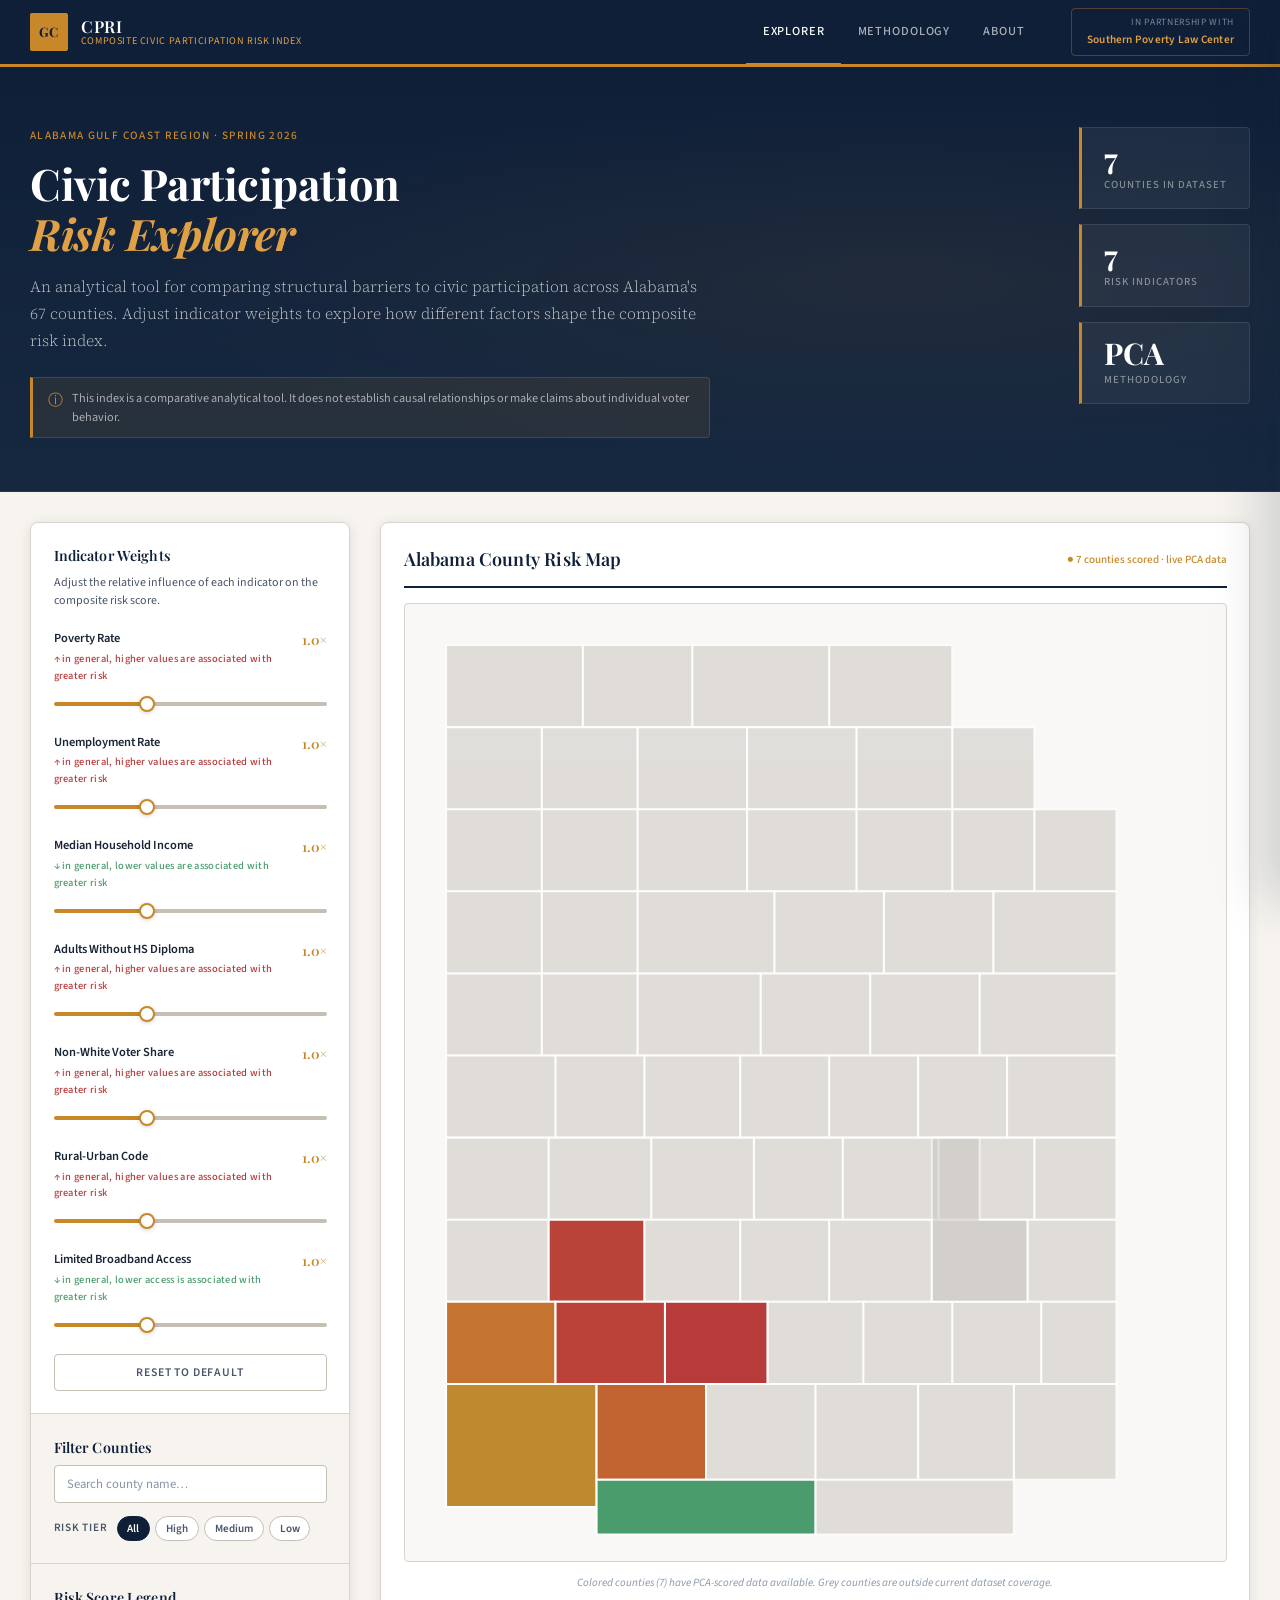
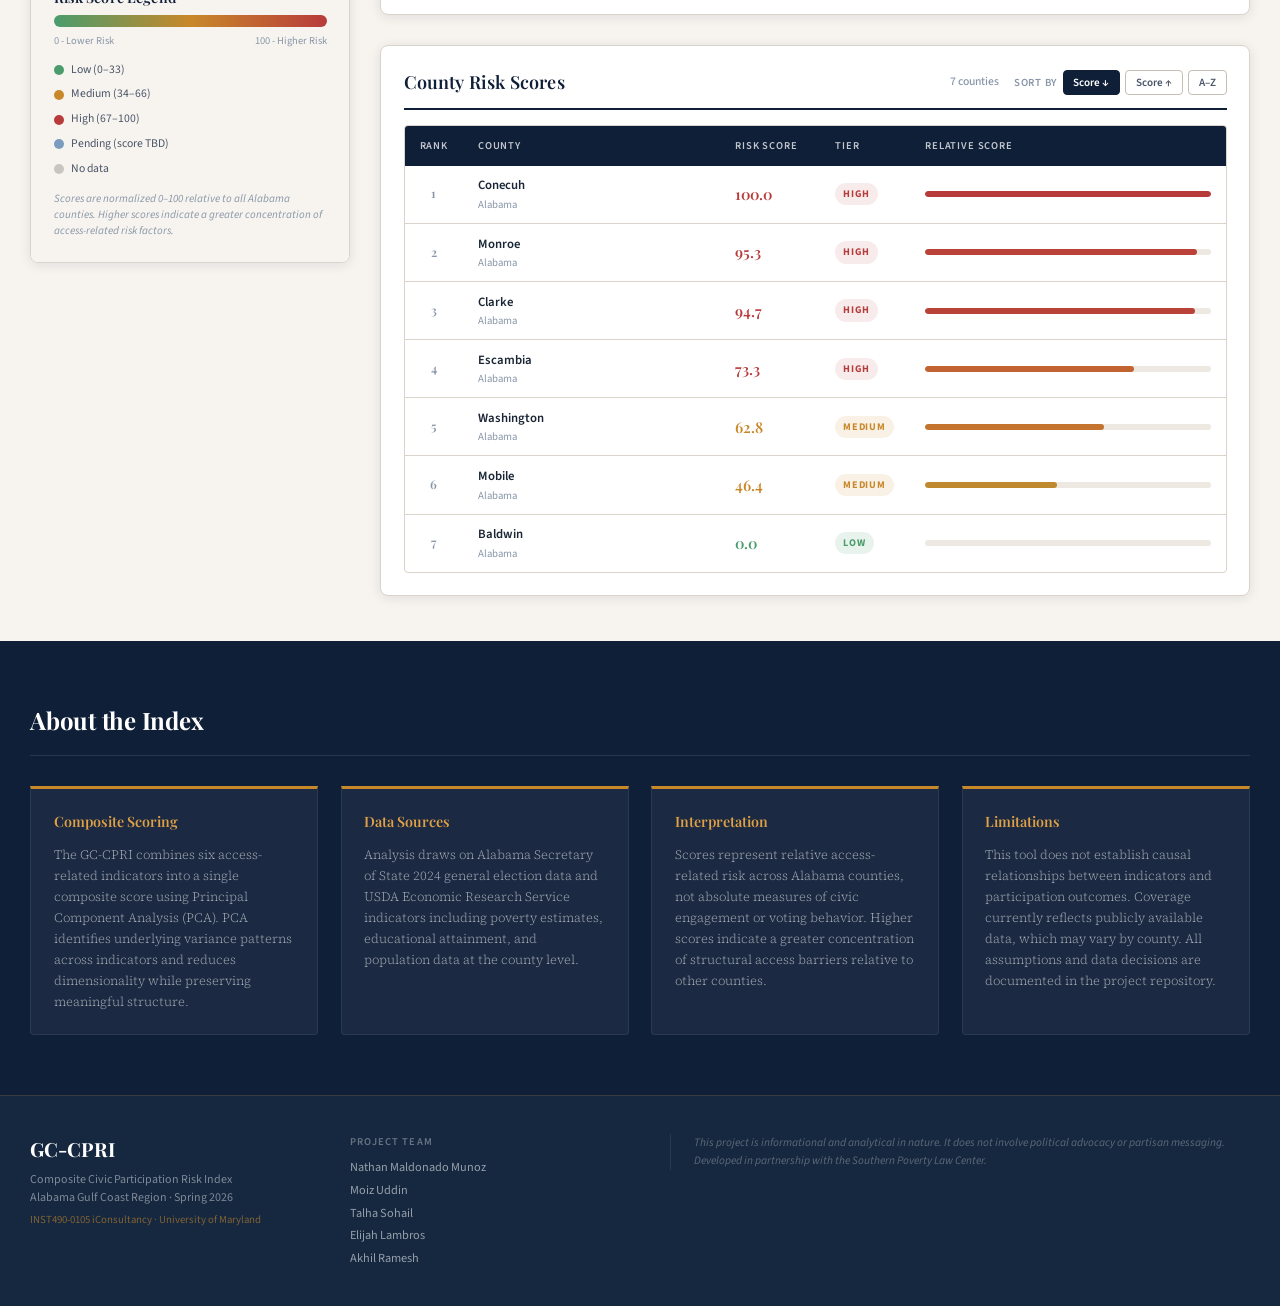
==== commit f1c95a8b: "added buttons for UX" ====
--- a/docs/index.html
+++ b/docs/index.html
@@ -290,7 +290,14 @@
           <span class="detail-score" id="detail-score">—</span>
           <span class="tier-badge" id="detail-tier">—</span>
         </div>
-        <button class="detail-add" id="detail-add">+ Add to compare</button>
+        <div class="detail-action-row">
+          <button class="detail-add" id="detail-add">+ Add to compare</button>
+          <button class="detail-remove" id="detail-remove" style="display:none">− Remove</button>
+        </div>
+        <div class="detail-guide-row" id="detail-guide-row" style="display:none">
+          <button class="detail-compare-guide" id="detail-add-another">→ Add another county</button>
+          <button class="detail-compare-guide detail-compare-guide--go" id="detail-go-compare">→ Go to compare</button>
+        </div>
       </div>
       <div class="detail-body">
         <h3 class="detail-section-title">Indicator Breakdown</h3>
--- a/docs/style.css
+++ b/docs/style.css
@@ -1144,6 +1144,57 @@
   color: var(--text-mid);
   cursor: default;
 }
+.detail-action-row {
+  display: flex;
+  gap: 8px;
+  align-items: center;
+}
+.detail-action-row .detail-add {
+  flex: 1;
+}
+.detail-remove {
+  background: transparent;
+  color: var(--amber);
+  border: 1.5px solid var(--amber);
+  padding: 9px 14px;
+  font-family: 'Source Sans 3', sans-serif;
+  font-size: 13px;
+  font-weight: 600;
+  letter-spacing: 0.02em;
+  border-radius: var(--radius);
+  cursor: pointer;
+  transition: background 0.15s ease, color 0.15s ease;
+  white-space: nowrap;
+}
+.detail-remove:hover {
+  background: var(--amber);
+  color: var(--navy);
+}
+.detail-guide-row {
+  display: flex;
+  gap: 8px;
+  margin-top: 10px;
+}
+.detail-compare-guide {
+  flex: 1;
+  background: transparent;
+  color: var(--amber);
+  border: 1.5px solid var(--amber);
+  padding: 9px 16px;
+  font-family: 'Source Sans 3', sans-serif;
+  font-size: 13px;
+  font-weight: 600;
+  letter-spacing: 0.02em;
+  border-radius: var(--radius);
+  cursor: pointer;
+  transition: background 0.15s ease, color 0.15s ease;
+  text-align: center;
+  white-space: nowrap;
+}
+.detail-compare-guide:hover {
+  background: var(--amber);
+  color: var(--navy);
+}
 
 .detail-body {
   padding: 24px 32px 32px;
